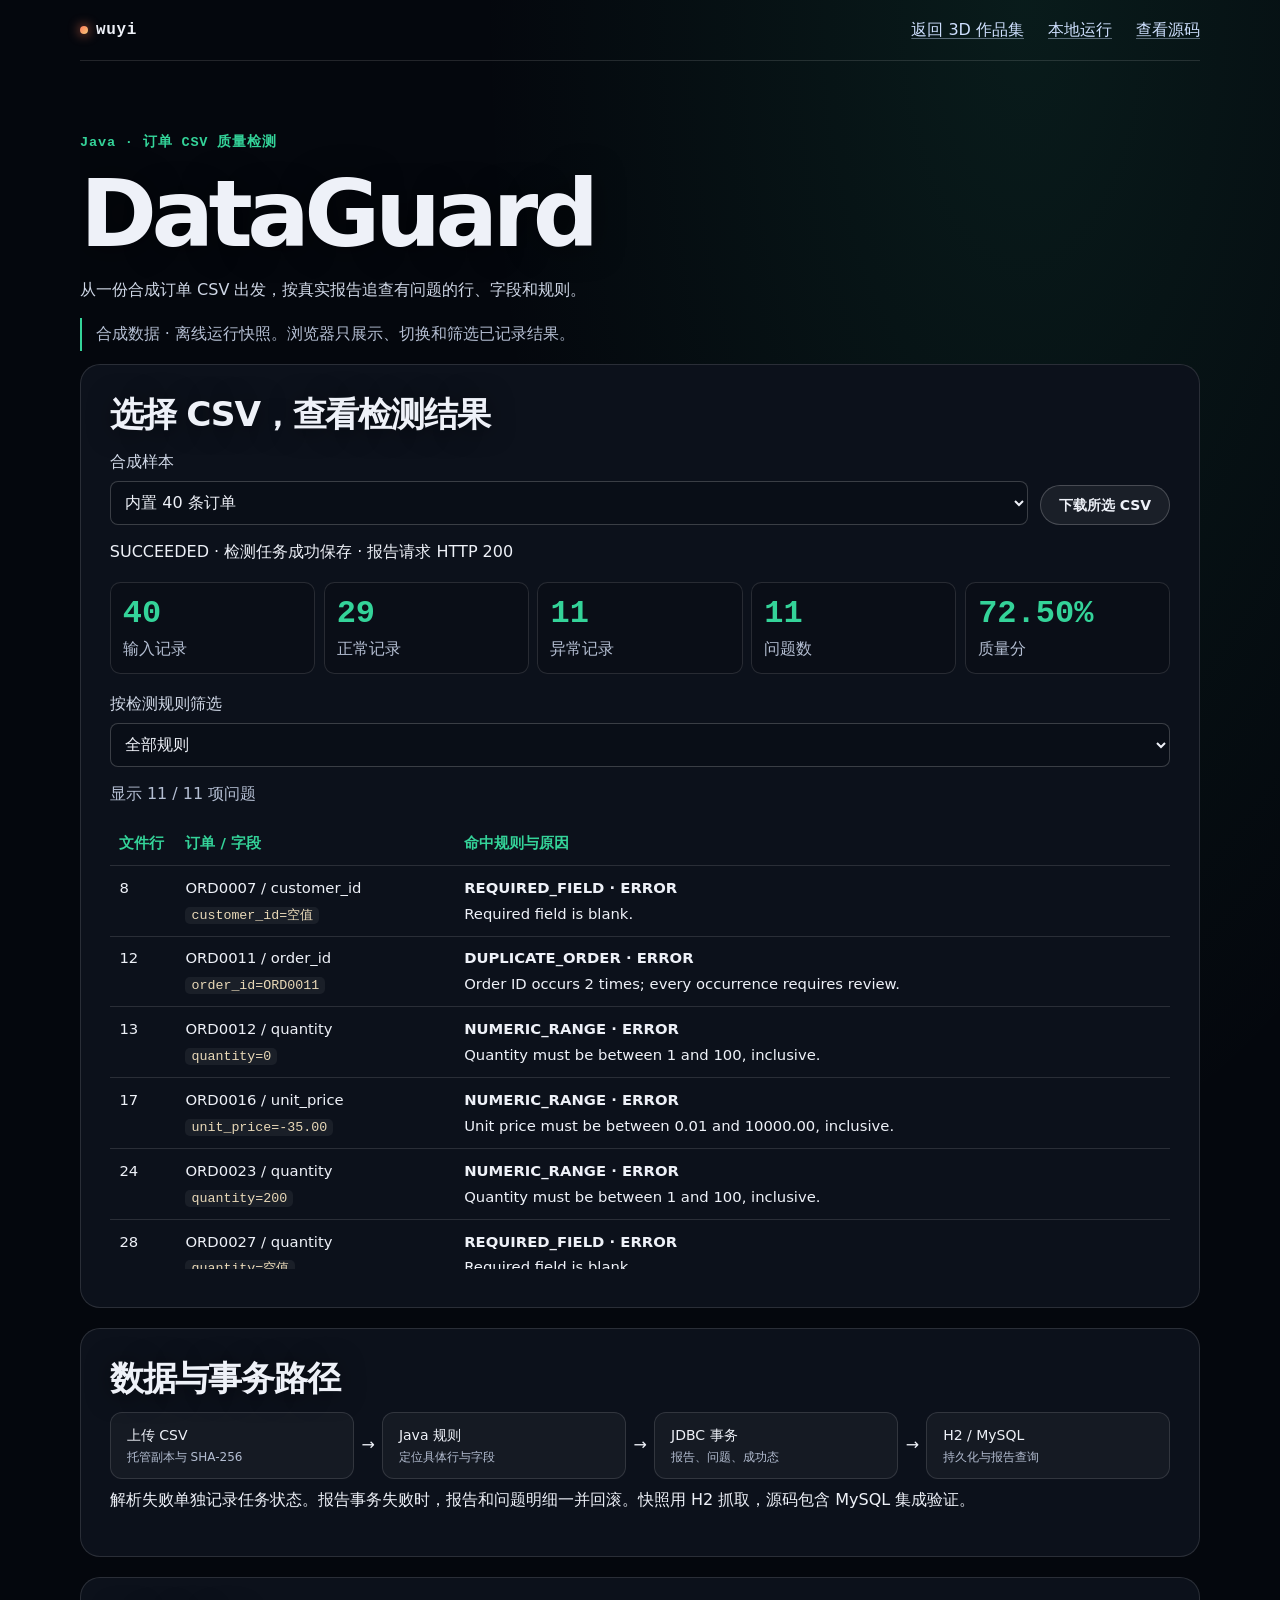
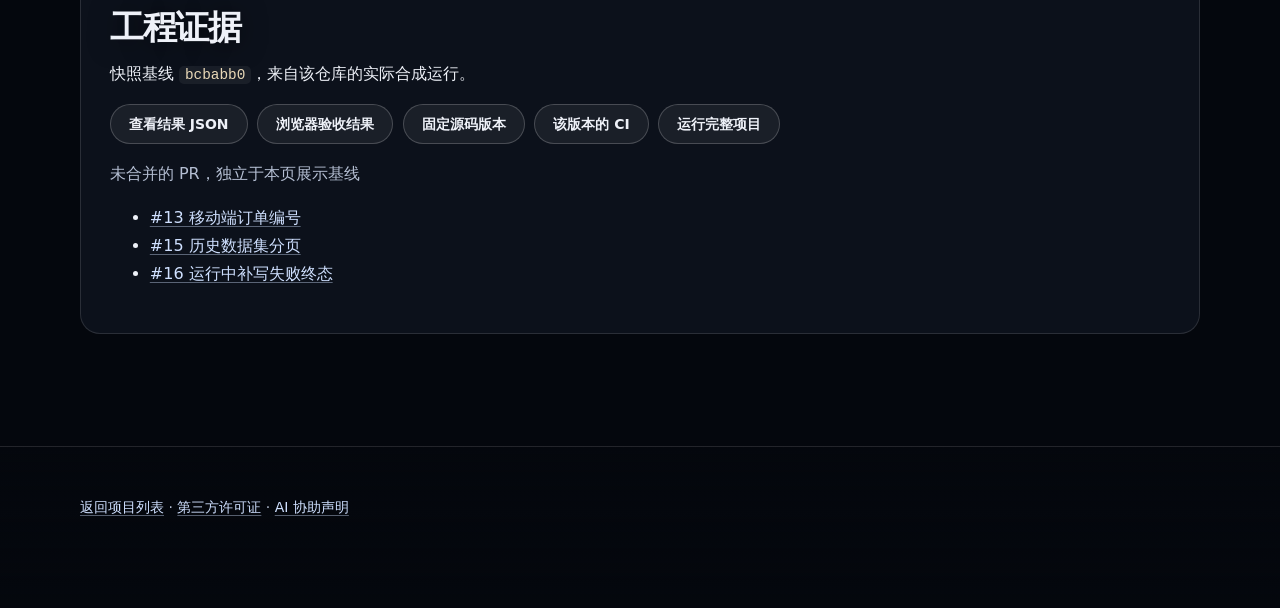
==== docs/demos/dataguard/index.html @ 5c6cb95d "Integrate verified engineering demos into the 3D portfolio" ====
<!doctype html>
<html lang="zh-CN">
<head>
<meta charset="utf-8">
<meta name="viewport" content="width=device-width, initial-scale=1">
<meta http-equiv="Content-Security-Policy" content="default-src 'none'; script-src 'self'; style-src 'self'; connect-src 'self'; base-uri 'none'; form-action 'none'">
<meta name="theme-color" content="#04070d">
<title>DataGuard · wuyi</title>
<meta name="description" content="从一份合成订单 CSV 出发，按真实报告追查有问题的行、字段和规则。">
<link rel="stylesheet" href="../../assets/style.css">
<link rel="stylesheet" href="../../assets/project-demo.css">
<script type="module" src="../../assets/project-demo.js"></script>
</head>
<body class="demo-page" data-project="dataguard">
<a class="skip" href="#experiment">跳到交互演示</a>
<header class="wrap demo-bar">
  <a class="brand" href="../../index.html">wuyi</a>
  <a href="../../index.html#projects">返回 3D 作品集</a>
  <a href="../../index.html#run-dataguard">本地运行</a>
  <a href="https://github.com/wuyi060531-del/dataguard/tree/bcbabb0e9b4fca7cd26d3234e640d3f7a4a08cb3">查看源码</a>
</header>
<main class="wrap">
  <header class="demo-intro">
    <p class="demo-kind">Java · 订单 CSV 质量检测</p>
    <h1>DataGuard</h1>
    <p class="demo-description">从一份合成订单 CSV 出发，按真实报告追查有问题的行、字段和规则。</p>
    <p class="demo-flag">合成数据 · 离线运行快照。浏览器只展示、切换和筛选已记录结果。</p>
  </header>
  <p id="demo-load" role="status" hidden></p>
  <noscript><p>内置合成样本有 40 条，29 条正常、11 条异常，质量分 72.50%。 可直接打开 <a href="snapshot.json">原始结果快照</a>。</p></noscript>
  <section class="demo-panel" id="experiment" aria-labelledby="experiment-title">
    <h2 id="experiment-title">选择 CSV，查看检测结果</h2>
    <div class="demo-form" id="data-controls" hidden>
      <label for="sample">合成样本<select id="sample"><option value="orders">内置 40 条订单</option><option value="warning">一条金额警告</option><option value="empty">空文件 · 失败案例</option></select></label>
      <a class="btn sm" id="input-file" href="orders.csv" download>下载所选 CSV</a>
    </div>
    <p id="result-status" aria-live="polite"></p>
    <div id="data-report" hidden>
      <div class="demo-metrics" id="metrics"></div>
      <div class="demo-form"><label for="rule">按检测规则筛选<select id="rule"></select></label></div>
      <p class="demo-muted" id="issue-count" aria-live="polite"></p>
      <div class="demo-table" role="region" aria-label="检测明细" tabindex="0">
        <table><thead><tr><th scope="col">文件行</th><th scope="col">订单 / 字段</th><th scope="col">命中规则与原因</th></tr></thead><tbody id="issues"></tbody></table>
      </div>
    </div>
  </section>
  <section class="demo-panel demo-flow" aria-labelledby="flow-title">
    <h2 id="flow-title">数据与事务路径</h2>
    <ol class="flow"><li>上传 CSV<small>托管副本与 SHA-256</small></li><li>Java 规则<small>定位具体行与字段</small></li><li>JDBC 事务<small>报告、问题、成功态</small></li><li>H2 / MySQL<small>持久化与报告查询</small></li></ol>
    <p>解析失败单独记录任务状态。报告事务失败时，报告和问题明细一并回滚。快照用 H2 抓取，源码包含 MySQL 集成验证。</p>
  </section>
  <section class="demo-panel" aria-labelledby="evidence-title">
    <h2 id="evidence-title">工程证据</h2>
    <p>快照基线 <code>bcbabb0</code>，来自该仓库的实际合成运行。</p>
    <div class="demo-actions">
      <a class="btn sm" href="snapshot.json">查看结果 JSON</a>
      <a class="btn sm" href="../../evidence/portfolio-integration.json">浏览器验收结果</a>
      <a class="btn sm" href="https://github.com/wuyi060531-del/dataguard/commit/bcbabb0e9b4fca7cd26d3234e640d3f7a4a08cb3">固定源码版本</a>
      <a class="btn sm" href="https://github.com/wuyi060531-del/dataguard/actions/runs/42838667209">该版本的 CI</a>
      <a class="btn sm" href="../../index.html#run-dataguard">运行完整项目</a>
    </div>
    <p class="demo-muted">未合并的 PR，独立于本页展示基线</p>
    <ul><li><a href="https://github.com/wuyi060531-del/dataguard/pull/13">#13 移动端订单编号</a></li><li><a href="https://github.com/wuyi060531-del/dataguard/pull/15">#15 历史数据集分页</a></li><li><a href="https://github.com/wuyi060531-del/dataguard/pull/16">#16 运行中补写失败终态</a></li></ul>
  </section>
</main>
<footer><div class="wrap"><a href="../../index.html#projects">返回项目列表</a> · <a href="../../THIRD_PARTY_NOTICES.md">第三方许可证</a> · <a href="../../index.html#about">AI 协助声明</a></div></footer>
</body>
</html>
---- docs/assets/style.css ----
/* Design system V2.
   Two scene palettes share one grammar: dark panels, hairline borders, one scene accent (ember on the
   night temple, firefly green in the forest), and per-project identity colours for cards.
   No web fonts: a system stack keeps the page fast and avoids third-party requests. */

@property --accent   { syntax: "<color>"; inherits: true; initial-value: #ff7a59; }
@property --accent-2 { syntax: "<color>"; inherits: true; initial-value: #f5c97a; }
@property --tint     { syntax: "<color>"; inherits: true; initial-value: #0b0a12; }

:root {
  color-scheme: dark;
  --bg: #04070d;
  --text: #eef1f8;
  --text-2: #cfd7e6;
  --muted: #b4bed2;
  --line: rgba(255, 255, 255, .12);
  --line-2: rgba(255, 255, 255, .2);
  --signalhub: #a78bfa;
  --dataguard: #34d399;
  --ecommerce: #fbbf24;
  --accent: #ff7a59;
  --accent-2: #f5c97a;
  --tint: #0b0a12;
  --radius: 20px;
  --ease: cubic-bezier(.2, .75, .2, 1);
  --mono: ui-monospace, "SF Mono", Menlo, Consolas, "Liberation Mono", monospace;
  --sans: ui-sans-serif, system-ui, -apple-system, "Segoe UI", "PingFang SC", "Hiragino Sans GB", "Microsoft YaHei", "Noto Sans CJK SC", sans-serif;
  --px: 0; --py: 0;
}
body[data-scene="night"]  { --accent: #ff7a59; --accent-2: #f5c97a; --tint: #0b0a12; }
body[data-scene="forest"] { --accent: #a8e06a; --accent-2: #dcf585; --tint: #09120b; }

* { box-sizing: border-box; }
html { scroll-behavior: smooth; scroll-padding-top: 84px; -webkit-text-size-adjust: 100%; }
body { margin: 0; background: #04070d; color: var(--text); font: 16px/1.75 var(--sans); overflow-x: hidden; transition: --accent .9s ease, --accent-2 .9s ease, --tint .9s ease; }
img { max-width: 100%; height: auto; display: block; }
a { color: #cfe0ff; text-underline-offset: 3px; text-decoration-color: rgba(207, 224, 255, .4); }
a:hover { color: #fff; text-decoration-color: var(--accent-2); }
code, pre { font-family: var(--mono); }
:focus-visible { outline: 2px solid var(--accent-2); outline-offset: 3px; border-radius: 6px; }
.wrap { width: min(1120px, 100% - 32px); margin-inline: auto; }
.skip { position: absolute; left: 16px; top: -60px; background: #fff; color: #000; padding: 8px 14px; border-radius: 8px; z-index: 60; }
.skip:focus { top: 12px; }

/* ---------- stage: fixed 3D background shared by the whole page ---------- */
.stage { position: fixed; inset: 0; z-index: -1; background: #04070d; overflow: hidden; }
.stage-poster, .scene { position: absolute; inset: 0; width: 100%; height: 100%; }
.stage-poster { object-fit: cover; transition: opacity 1s ease; }
.poster-forest { background: #5a6b4d url("forest-poster.webp") center / cover no-repeat; opacity: 0; }
body[data-scene="forest"] .poster-forest { opacity: 1; }
body[data-scene="forest"] .poster-night { opacity: 0; }
.scene { opacity: 0; transition: opacity 1s ease; }
.scene.is-on { opacity: 1; }
/* foreground particle layer drifts a little against the pointer: cheap depth (one composited transform) */
.fx { position: absolute; inset: -24px; width: calc(100% + 48px); height: calc(100% + 48px); pointer-events: none; transform: translate3d(calc(var(--px) * 14px), calc(var(--py) * 9px), 0); transition: transform .35s var(--ease), opacity .6s ease; }
body:not([data-playing]) .fx { opacity: 0; }
.veil { position: absolute; inset: 0; pointer-events: none; transition: background .8s ease;
  background: radial-gradient(120% 90% at 50% 40%, rgba(4,7,13,0) 38%, rgba(4,7,13,.5) 100%), linear-gradient(180deg, rgba(4,7,13,.3), rgba(4,7,13,0) 28%, rgba(4,7,13,.3)); }
body[data-scene="forest"] .veil { background: radial-gradient(120% 90% at 50% 40%, rgba(8,14,8,0) 42%, rgba(8,14,8,.46) 100%), linear-gradient(180deg, rgba(8,14,8,.22), rgba(8,14,8,0) 28%, rgba(8,14,8,.28)); }

.progress { position: fixed; top: 0; left: 0; right: 0; height: 2px; z-index: 50; transform-origin: 0 50%; transform: scaleX(var(--p, 0)); background: linear-gradient(90deg, var(--accent), var(--accent-2)); pointer-events: none; }
.sparks { position: fixed; inset: 0; width: 100%; height: 100%; z-index: 45; pointer-events: none; }

/* ---------- floating navigation ---------- */
.site-header { position: fixed; top: 14px; left: 0; right: 0; z-index: 40; pointer-events: none; }
.bar { pointer-events: auto; width: min(760px, 100% - 24px); margin-inline: auto; display: flex; align-items: center; justify-content: space-between; gap: 8px; padding: 6px 8px 6px 20px; border-radius: 999px; background: rgba(8, 10, 18, .62); border: 1px solid var(--line); backdrop-filter: blur(12px) saturate(1.2); -webkit-backdrop-filter: blur(12px) saturate(1.2); box-shadow: 0 10px 40px rgba(0, 0, 0, .35); }
.brand { font: 700 16px var(--mono); color: var(--text); text-decoration: none; letter-spacing: .04em; display: inline-flex; align-items: center; gap: 8px; }
.brand::before { content: ""; width: 8px; height: 8px; border-radius: 50%; background: linear-gradient(135deg, var(--accent), var(--accent-2)); box-shadow: 0 0 12px var(--accent); }
.bar nav { display: flex; gap: 2px; overflow-x: auto; scrollbar-width: none; min-width: 0; flex: 0 1 auto; }
.bar nav::-webkit-scrollbar { display: none; }
.bar nav a { position: relative; white-space: nowrap; color: var(--muted); text-decoration: none; font-size: 14px; padding: 7px 14px; border-radius: 999px; transition: color .25s, background .25s; }
.bar nav a:hover { color: #fff; background: rgba(255, 255, 255, .07); }
.bar nav a.is-current { color: #fff; background: rgba(255, 255, 255, .11); }
.bar nav a.is-current::after { content: ""; position: absolute; left: 50%; bottom: 2px; width: 14px; height: 2px; margin-left: -7px; border-radius: 2px; background: linear-gradient(90deg, var(--accent), var(--accent-2)); }

/* ---------- buttons ---------- */
.btn { --tx: 0px; --ty: 0px; position: relative; isolation: isolate; overflow: hidden; display: inline-flex; align-items: center; gap: .55em; min-height: 48px; padding: 0 24px; border-radius: 999px; border: 1px solid var(--line-2); color: var(--text); text-decoration: none; font: 600 15px/1 var(--sans); background: rgba(255, 255, 255, .06); cursor: pointer; transform: translate3d(var(--tx), var(--ty), 0); transition: transform .25s var(--ease), background .3s, border-color .3s, box-shadow .3s, color .3s; }
.btn::before { content: ""; position: absolute; inset: 0; z-index: -1; opacity: 0; transition: opacity .3s; background: radial-gradient(140px circle at var(--mx, 50%) var(--my, 50%), rgba(255, 255, 255, .22), transparent 70%); background: radial-gradient(140px circle at var(--mx, 50%) var(--my, 50%), color-mix(in srgb, var(--accent-2) 45%, transparent), transparent 70%); }
.btn:hover { border-color: color-mix(in srgb, var(--accent-2) 70%, white 0%); color: #fff; box-shadow: 0 8px 30px color-mix(in srgb, var(--accent) 28%, transparent); }
.btn:hover::before { opacity: 1; }
.btn:active { transform: translate3d(var(--tx), var(--ty), 0) scale(.96); transition-duration: .08s; }
.btn .arr { display: inline-block; transition: transform .3s var(--ease); }
.btn:hover .arr { transform: translateX(4px); }
.btn.primary { color: #130b08; border-color: transparent; background: linear-gradient(135deg, var(--accent), var(--accent-2)); box-shadow: 0 6px 28px color-mix(in srgb, var(--accent) 38%, transparent), inset 0 1px 0 rgba(255, 255, 255, .45); }
.btn.primary::before { background: radial-gradient(160px circle at var(--mx, 50%) var(--my, 50%), rgba(255, 255, 255, .55), transparent 70%); }
.btn.primary:hover { color: #130b08; box-shadow: 0 10px 40px color-mix(in srgb, var(--accent) 55%, transparent), inset 0 1px 0 rgba(255, 255, 255, .6); }
.btn.sm { min-height: 40px; padding: 0 18px; font-size: 14px; }
.btn.text { background: transparent; border-color: transparent; padding: 0 8px; color: var(--text-2); }
.btn.text:hover { box-shadow: none; border-color: transparent; }
.btn.text::before { display: none; }

/* ---------- hero ---------- */
.hero { position: relative; min-height: 100vh; min-height: 100svh; display: flex; flex-direction: column; justify-content: flex-end; padding: 120px 0 76px !important; }
.hero-inner { position: relative; max-width: 640px; padding-bottom: 36px; transform: translate3d(calc(var(--px) * -6px), calc(var(--py) * -4px), 0); transition: transform .35s var(--ease); }
/* a soft local scrim instead of a boxed panel: keeps the 3D scene visible around the text */
.hero-inner::before { content: ""; position: absolute; inset: -80px -130px -40px -170px; z-index: -1; pointer-events: none; background: radial-gradient(70% 78% at 36% 56%, rgba(4, 7, 13, .9) 0%, rgba(4, 7, 13, .74) 46%, rgba(4, 7, 13, 0) 82%); }
.kicker { display: flex; align-items: center; gap: 12px; font: 600 12.5px var(--mono); letter-spacing: .22em; text-transform: uppercase; color: var(--accent-2); margin: 0 0 20px; }
.kicker::before { content: ""; width: 34px; height: 1px; background: linear-gradient(90deg, transparent, var(--accent-2)); }
h1 { margin: 0 0 14px; font-size: clamp(32px, 6.4vw, 66px); line-height: 1.12; letter-spacing: -.02em; font-weight: 750; text-shadow: 0 2px 30px rgba(0, 0, 0, .55); }
h1 .ph { display: block; }
h1 .ph:last-child { background: linear-gradient(95deg, #fff 10%, var(--accent-2) 90%); -webkit-background-clip: text; background-clip: text; -webkit-text-fill-color: transparent; color: #fff; text-shadow: none; filter: drop-shadow(0 2px 18px rgba(0, 0, 0, .5)); }
.sub-en { margin: 0 0 22px; font: 500 clamp(14px, 1.6vw, 16px) var(--mono); letter-spacing: .02em; color: #e3e9f5; text-shadow: 0 1px 14px rgba(0, 0, 0, .6); }
.lead { margin: 0 0 8px; max-width: 34em; font-size: clamp(15px, 1.5vw, 17px); line-height: 1.8; color: #e7ecf6; text-shadow: 0 1px 16px rgba(0, 0, 0, .65); }
.lead-en { margin: 0 0 28px; max-width: 46em; font-size: 14px; line-height: 1.7; color: #d3dbea; text-shadow: 0 1px 14px rgba(0, 0, 0, .65); }
.cta { display: flex; flex-wrap: wrap; gap: 12px; align-items: center; }
.hero-index { list-style: none; margin: 8px 0 0; padding: 0; display: grid; grid-template-columns: repeat(3, 1fr); gap: 0; border-top: 1px solid var(--line); }
.hero-index a { --p: var(--signalhub); display: grid; gap: 2px; padding: 18px 20px 22px 0; text-decoration: none; color: var(--text); position: relative; transition: color .25s; }
.hero-index li:nth-child(2) a { --p: var(--dataguard); padding-left: 20px; border-left: 1px solid var(--line); }
.hero-index li:nth-child(3) a { --p: var(--ecommerce); padding-left: 20px; border-left: 1px solid var(--line); }
.hero-index a::before { content: ""; position: absolute; top: -1px; left: 0; width: 0; height: 2px; background: var(--p); transition: width .45s var(--ease); }
.hero-index li:nth-child(n+2) a::before { left: 0; }
.hero-index a:hover::before, .hero-index a:focus-visible::before { width: 100%; }
.hero-index .n { font: 600 12px var(--mono); color: var(--p); letter-spacing: .12em; }
.hero-index b { font-size: 16px; font-weight: 650; }
.hero-index small { font-size: 13px; color: var(--muted); line-height: 1.5; text-shadow: 0 1px 12px rgba(0, 0, 0, .7); }
.hero-index a:hover b { color: var(--p); }
.rise { animation: rise .9s var(--ease) both; }
.hero-inner > :nth-child(2) { animation-delay: .08s; }
.hero-inner > :nth-child(3) { animation-delay: .16s; }
.hero-inner > :nth-child(4) { animation-delay: .24s; }
.hero-inner > :nth-child(5) { animation-delay: .32s; }
.hero-inner > :nth-child(6) { animation-delay: .4s; }
@keyframes rise { from { opacity: 0; transform: translate3d(0, 22px, 0); } to { opacity: 1; transform: none; } }

/* ---------- sections ---------- */
h1, h2, h3 { text-wrap: balance; }
.arch-block h3 { word-break: keep-all; line-break: strict; }
p, li, figcaption { text-wrap: pretty; }
main { overflow-x: clip; }
section { padding: 104px 0 24px; }
.section-head { position: relative; max-width: 640px; margin-bottom: 44px; }
.section-head::before { content: ""; position: absolute; inset: -14px -30px -10px -30px; z-index: -1; pointer-events: none; border-radius: 28px; background: rgba(4, 7, 13, .72); box-shadow: 0 0 40px 30px rgba(4, 7, 13, .72); }
body[data-scene="forest"] .section-head::before { background: rgba(6, 12, 7, .86); box-shadow: 0 0 40px 30px rgba(6, 12, 7, .86); }
.eyebrow { display: flex; align-items: center; gap: 12px; margin: 0 0 18px; font: 600 12.5px var(--mono); letter-spacing: .2em; text-transform: uppercase; color: var(--accent-2); }
.eyebrow::after { content: ""; flex: 0 0 56px; height: 1px; background: linear-gradient(90deg, var(--accent-2), transparent); }
h2 { margin: 0 0 12px; font-size: clamp(26px, 4vw, 42px); line-height: 1.2; letter-spacing: -.015em; font-weight: 720; text-shadow: 0 2px 24px rgba(0, 0, 0, .5); }
h2 [lang="en"] { display: block; margin-top: 4px; font: 500 .45em var(--mono); letter-spacing: .04em; color: #d6deed; text-shadow: 0 1px 14px rgba(0, 0, 0, .7); }
.section-head p { margin: 0; color: var(--text-2); max-width: 56ch; text-shadow: 0 1px 16px rgba(0, 0, 0, .65); }
h3 { margin: 0 0 8px; font-size: clamp(22px, 2.6vw, 28px); line-height: 1.25; font-weight: 700; letter-spacing: -.01em; }

/* shared panel: opaque enough to read on any frame, no blur (blur over a moving scene is costly) */
:root { --panel: rgba(10, 11, 20, .86); }
@supports (color: color-mix(in srgb, red, blue)) { :root { --panel: color-mix(in srgb, var(--tint) 84%, transparent); } }
.project, .stat, .arch-block, details, .stack > div, .ai { background: var(--panel); border: 1px solid var(--line); border-radius: var(--radius); }

/* glow + edge light that follows the pointer (set by ui.js through --gx/--gy) */
.glow { position: relative; }
.glow::before { content: ""; position: absolute; inset: 0; border-radius: inherit; padding: 1px; pointer-events: none; opacity: 0; transition: opacity .35s; background: radial-gradient(420px circle at var(--gx, 50%) var(--gy, 0%), var(--edge, var(--accent-2)), transparent 55%); -webkit-mask: linear-gradient(#000 0 0) content-box, linear-gradient(#000 0 0); -webkit-mask-composite: xor; mask: linear-gradient(#000 0 0) content-box exclude, linear-gradient(#000 0 0); }
.glow:hover::before { opacity: 1; }

/* project cards */
.project { --p: var(--signalhub); --edge: var(--p); --rx: 0deg; --ry: 0deg; display: grid; gap: 32px; grid-template-columns: 1fr; padding: 28px; margin-bottom: 32px; overflow: hidden; transform: perspective(1200px) rotateX(var(--rx)) rotateY(var(--ry)); transition: transform .2s ease-out, border-color .3s; }
.project::after { content: ""; position: absolute; left: 0; top: 0; right: 0; height: 3px; background: linear-gradient(90deg, var(--p), transparent 70%); }
.project:hover { border-color: color-mix(in srgb, var(--p) 40%, var(--line)); }
.project.dataguard { --p: var(--dataguard); }
.project.ecommerce { --p: var(--ecommerce); }
.num { position: absolute; top: 18px; right: 22px; font: 700 54px/1 var(--mono); color: transparent; -webkit-text-stroke: 1px color-mix(in srgb, var(--p) 55%, transparent); opacity: .7; pointer-events: none; }
.tag { display: inline-block; font: 600 12px var(--mono); color: var(--p); border: 1px solid color-mix(in srgb, var(--p) 55%, transparent); border-radius: 999px; padding: 3px 12px; margin-bottom: 14px; letter-spacing: .03em; }
.project .one { margin: 0 0 14px; color: #e0e6f2; font-size: 17px; line-height: 1.75; }
.project ul { margin: 0 0 16px; padding-left: 1.2em; }
.project li { margin-bottom: 8px; color: #cdd6e8; }
.project li::marker { color: var(--p); }
.chips { display: flex; flex-wrap: wrap; gap: 8px; list-style: none; padding: 0 !important; margin: 0 0 16px !important; }
.chips li { margin: 0; font: 12.5px var(--mono); color: #dbe3f2; background: rgba(255, 255, 255, .05); border: 1px solid var(--line); border-radius: 8px; padding: 3px 10px; transition: border-color .25s, color .25s; }
.chips li:hover { border-color: color-mix(in srgb, var(--p) 60%, var(--line)); color: #fff; }
.limit { font-size: 14px; color: var(--muted); border-left: 2px solid var(--p); padding: 4px 0 4px 14px; margin: 0 0 20px; }
.links { display: flex; flex-wrap: wrap; gap: 10px; }
.links .btn { --accent-2: var(--p); }
figure { margin: 0; }
.shot { border: 1px solid var(--line); border-radius: 12px; overflow: hidden; background: #0a0f1f; box-shadow: 0 24px 60px rgba(0, 0, 0, .45); }
.shot img { width: 100%; }
.shot.crop img { aspect-ratio: 16 / 10; object-fit: cover; object-position: top; }
figcaption { font-size: 13px; color: var(--muted); margin-top: 12px; line-height: 1.6; }
.phone { display: none; }

/* evidence */
.stats { display: grid; gap: 16px; grid-template-columns: 1fr; margin: 0; padding: 0; list-style: none; }
.stat { --edge: var(--accent); padding: 24px; transition: border-color .3s, transform .3s var(--ease); }
.stat:hover { transform: translateY(-3px); }
.stat b { display: block; white-space: nowrap; font: 700 28px var(--mono); line-height: 1.2; margin-bottom: 10px; color: #fff; background: linear-gradient(90deg, #fff 30%, var(--accent-2)); -webkit-background-clip: text; background-clip: text; -webkit-text-fill-color: transparent; }
.stat span { display: block; color: var(--text-2); font-size: 14.5px; line-height: 1.65; }
.stat a { display: inline-block; margin-top: 10px; font: 600 12.5px var(--mono); letter-spacing: .04em; }
.note { color: var(--muted); font-size: 14px; margin-top: 20px; max-width: 64ch; }

/* architecture */
.arch { display: grid; gap: 22px; }
.arch-block { --p: var(--signalhub); --edge: var(--p); padding: 22px; overflow: hidden; }
.arch-block::after { content: ""; position: absolute; left: 0; top: 0; bottom: 0; width: 3px; background: linear-gradient(180deg, var(--p), transparent); }
.arch-block.dataguard { --p: var(--dataguard); }
.arch-block.ecommerce { --p: var(--ecommerce); }
.arch h3 { font-size: 17px; margin-bottom: 16px; }
.flow { list-style: none; display: flex; flex-direction: column; gap: 22px; padding: 0; margin: 0; counter-reset: step; }
.flow li { position: relative; background: rgba(255, 255, 255, .04); border: 1px solid var(--line); border-radius: 12px; padding: 12px 16px; font-size: 14px; line-height: 1.5; transition: border-color .25s, background .25s; }
.flow li:hover { border-color: color-mix(in srgb, var(--p) 55%, var(--line)); background: rgba(255, 255, 255, .07); }
.flow li small { display: block; color: var(--muted); font-size: 12px; margin-top: 2px; }
.flow li:not(:last-child)::after { content: "↓"; position: absolute; left: 50%; bottom: -21px; transform: translateX(-50%); color: var(--p); font-size: 16px; line-height: 1; }

/* run steps + code */
details { margin-bottom: 14px; overflow: hidden; transition: border-color .3s; }
details[open] { border-color: var(--line-2); }
summary { cursor: pointer; padding: 16px 20px; font-weight: 650; list-style: none; display: flex; align-items: center; gap: 12px; min-height: 52px; }
summary::-webkit-details-marker { display: none; }
summary::before { content: ""; flex: 0 0 8px; height: 8px; border-right: 2px solid var(--accent-2); border-bottom: 2px solid var(--accent-2); transform: rotate(-45deg); transition: transform .3s var(--ease); }
details[open] summary::before { transform: rotate(45deg); }
details[open] summary { border-bottom: 1px solid var(--line); }
.run { padding: 8px 20px 20px; }
.run p { color: var(--muted); font-size: 14px; margin: 14px 0 8px; }
pre { position: relative; margin: 0; background: #060913; border: 1px solid var(--line); border-left: 2px solid var(--accent); border-radius: 12px; padding: 46px 18px 18px 20px; overflow-x: auto; font-size: 13px; line-height: 1.7; color: #dbe4f5; }
:not(pre) > code { font-size: .9em; color: #e9d9b8; background: rgba(255, 255, 255, .06); border-radius: 5px; padding: 1px 6px; }
.codebox { position: relative; margin: 12px 0; }
.copy { position: absolute; z-index: 1; top: 10px; right: 10px; min-height: 32px; padding: 0 12px; font: 600 12px var(--sans); border-radius: 999px; border: 1px solid var(--line-2); background: rgba(255, 255, 255, .06); color: var(--text); cursor: pointer; transition: background .25s, border-color .25s, color .25s, transform .15s; }
.copy:hover { border-color: var(--accent-2); background: rgba(255, 255, 255, .1); }
.copy:active { transform: scale(.95); }
.copy.done { color: #0b140b; background: var(--accent-2); border-color: transparent; }

/* stack + about + footer */
.stack { display: grid; gap: 14px; grid-template-columns: 1fr; }
.stack > div { --edge: var(--accent); padding: 20px 22px; transition: transform .3s var(--ease); }
.stack > div:hover { transform: translateY(-3px); }
.stack h3 { font-size: 14px; color: var(--accent-2); margin-bottom: 8px; font-family: var(--mono); font-weight: 650; letter-spacing: .04em; }
.stack p { margin: 0; color: var(--text-2); font-size: 15px; }
.ai { padding: 26px 28px; max-width: 78ch; border-left: 3px solid var(--accent); }
.ai h2 { font-size: 22px !important; }
.ai p { margin: 0 0 10px; color: var(--text-2); }
.ai p:last-child { margin: 0; color: var(--muted); font-size: 14px; }
footer { margin-top: 48px; border-top: 1px solid var(--line); padding: 36px 0 56px; color: var(--muted); font-size: 14px; background: linear-gradient(180deg, transparent, rgba(4, 7, 13, .8)); }
footer p { margin: 0 0 8px; max-width: 80ch; }

/* ---------- scene controls (fixed, bottom right) ---------- */
.stage-controls { position: fixed; right: 16px; bottom: 16px; z-index: 40; display: flex; flex-wrap: wrap; justify-content: flex-end; gap: 4px; padding: 5px; max-width: calc(100vw - 32px); background: rgba(8, 10, 18, .72); border: 1px solid var(--line); border-radius: 999px; backdrop-filter: blur(12px); -webkit-backdrop-filter: blur(12px); }
.chip { --tx: 0px; --ty: 0px; min-height: 36px; padding: 0 14px; border-radius: 999px; border: 1px solid transparent; background: transparent; color: var(--text-2); font: 600 13px var(--sans); cursor: pointer; transform: translate3d(var(--tx), var(--ty), 0); transition: transform .25s var(--ease), color .25s, background .25s, border-color .25s; }
.chip:hover { color: #fff; background: rgba(255, 255, 255, .08); }
.chip:active { transform: translate3d(var(--tx), var(--ty), 0) scale(.95); }
.chip[aria-pressed="true"] { background: linear-gradient(135deg, var(--accent), var(--accent-2)); color: #130b08; }
#stage-toggle { border-color: var(--line-2); }

/* ---------- reveal on scroll (only when JS is running) ---------- */
.js .reveal { opacity: 0; transform: translate3d(0, 24px, 0); }
.js .reveal.in { opacity: 1; transform: none; transition: opacity .8s var(--ease), transform .8s var(--ease); }
.js .project.reveal.in { transform: perspective(1200px) rotateX(var(--rx, 0deg)) rotateY(var(--ry, 0deg)); transition: opacity .8s var(--ease), transform .2s ease-out; }
.js .stats .reveal:nth-child(2), .js .stack .reveal:nth-child(2) { transition-delay: .07s; }
.js .stats .reveal:nth-child(3), .js .stack .reveal:nth-child(3) { transition-delay: .14s; }
.js .stats .reveal:nth-child(4), .js .stack .reveal:nth-child(4) { transition-delay: .21s; }

/* ---------- breakpoints ---------- */
@media (max-width: 560px) {
  .brand { display: none; }
  .bar { padding: 4px 6px; }
  .bar nav { width: 100%; justify-content: space-between; }
  .bar nav a { padding: 7px 9px; font-size: 13px; }
  .hero { padding-top: 96px !important; padding-bottom: 72px !important; }
  .hero-inner { padding-bottom: 20px; }
  .hero-inner::before { inset: -60px -16px -24px -16px; background: radial-gradient(95% 90% at 40% 50%, rgba(4, 7, 13, .94) 0%, rgba(4, 7, 13, .86) 58%, rgba(4, 7, 13, 0) 100%); }
  .kicker { text-shadow: 0 1px 10px rgba(0, 0, 0, .85); }
  .section-head::before { inset: -12px -14px -8px -14px; box-shadow: 0 0 24px 14px rgba(4, 7, 13, .72); }
  body[data-scene="forest"] .section-head::before { box-shadow: 0 0 24px 14px rgba(6, 12, 7, .86); }
  .hero-index small { display: none; }
  .hero-index a { padding: 14px 10px 16px 0; }
  .hero-index li:nth-child(n+2) a { padding-left: 12px; }
  .hero-index b { font-size: 13px; letter-spacing: -.01em; white-space: nowrap; }
  .kicker { font-size: 11px; letter-spacing: .14em; }
  .btn { min-height: 46px; padding: 0 20px; }
  .num { font-size: 40px; top: 14px; right: 16px; }
  .stage-controls { left: 12px; right: 12px; bottom: 12px; flex-wrap: nowrap; justify-content: space-between; gap: 2px; padding: 4px; max-width: none; }
  .chip { flex: 1 1 0; min-width: 0; min-height: 40px; padding: 0 4px; font-size: 12px; white-space: nowrap; }
  footer { padding-bottom: 96px; }
  section { padding-top: 80px; }
}
@media (min-width: 720px) {
  .stats { grid-template-columns: repeat(2, 1fr); }
  .stack { grid-template-columns: repeat(2, 1fr); }
  .flow { flex-direction: row; flex-wrap: wrap; gap: 26px 28px; }
  .flow li { flex: 1 1 150px; }
  .flow li:not(:last-child)::after { content: "→"; left: auto; right: -22px; bottom: auto; top: 50%; transform: translateY(-50%); }
  .phone { display: block; position: absolute; right: -12px; bottom: -18px; width: 22%; border: 4px solid #1a2440; border-radius: 22px; overflow: hidden; box-shadow: 0 12px 40px rgba(0, 0, 0, .55); }
  .has-phone { position: relative; padding-bottom: 18px; }
}
@media (min-width: 980px) {
  .project { grid-template-columns: 1.05fr 1fr; align-items: center; padding: 38px; }
  .project:nth-of-type(even) .copy-col { order: 2; }
  .stats { grid-template-columns: repeat(4, 1fr); }
  .stat b { font-size: 23px; }
  .stack { grid-template-columns: repeat(4, 1fr); }
}
@media (hover: none) { .glow::before { display: none; } }
@media (prefers-reduced-motion: reduce) {
  html { scroll-behavior: auto; }
  body, .stage-poster, .scene, .veil, .fx, .btn, .chip, .stat, .stack > div, .project, .hero-inner { transition: none !important; }
  .rise { animation: none; }
  .js .reveal { opacity: 1; transform: none; }
  .project, .fx, .hero-inner { transform: none !important; }
  .progress { transition: none; }
}
---- docs/assets/project-demo.css ----
.demo-page {
  --project: var(--dataguard);
  background: radial-gradient(ellipse at 80% 0, color-mix(in srgb, var(--project) 10%, transparent), transparent 34rem), var(--bg);
}
.demo-page[data-project="signalhub"] { --project: var(--signalhub); }
.demo-bar { display: flex; flex-wrap: wrap; align-items: center; gap: .75rem 1.5rem; padding-block: 1rem; border-bottom: 1px solid var(--line); }
.demo-bar .brand { margin-inline-end: auto; }
.demo-page main { padding-block: clamp(2rem, 5vw, 4.5rem); }
.demo-page h1 { font-size: clamp(2.6rem, 8vw, 5.8rem); line-height: 1; margin: .5rem 0 1rem; letter-spacing: -.06em; }
.demo-page h2 { font-size: clamp(1.45rem, 4vw, 2.15rem); margin: 0 0 .7rem; letter-spacing: -.035em; }
.demo-page h3 { margin: .65rem 0 .4rem; font-size: 1.12rem; }
.demo-page p { margin: .45rem 0 .85rem; }
.demo-intro { max-width: 52rem; }
.demo-kind { color: var(--project); font: 600 .85rem/1.6 var(--mono); letter-spacing: .06em; }
.demo-description { color: var(--text-2); max-width: 62ch; }
.demo-flag { border-inline-start: 2px solid var(--project); padding: .15rem .85rem; color: var(--muted); }
.demo-actions { display: flex; flex-wrap: wrap; gap: .6rem; margin: 1rem 0; }
.demo-panel { min-width: 0; padding: clamp(1rem, 3vw, 1.8rem); border: 1px solid var(--line); border-radius: var(--radius); background: #0c111b; }
.demo-panel + .demo-panel, .demo-flow { margin-top: 1.25rem; }
.demo-layout { display: grid; grid-template-columns: minmax(13rem, .8fr) minmax(0, 1.5fr); gap: 1rem; }
.demo-form { display: flex; flex-wrap: wrap; align-items: end; gap: .75rem; margin-block: .8rem; }
.demo-form label { display: grid; gap: .3rem; flex: 1 1 9rem; color: var(--text-2); }
.demo-page :is(select, input, button) { font: inherit; }
.demo-page :is(select, input) { width: 100%; min-width: 0; min-height: 44px; padding: .45rem .65rem; border: 1px solid var(--line-2); border-radius: .5rem; color: var(--text); background: #090e17; }
.demo-page button.btn { cursor: pointer; min-height: 44px; text-align: left; }
.demo-page button[aria-pressed="true"] { border-color: var(--project); color: var(--project); background: #151c29; }
.demo-items { display: grid; gap: .5rem; }
.demo-items .btn { width: 100%; justify-content: start; white-space: normal; overflow-wrap: anywhere; }
.demo-metrics { display: grid; grid-template-columns: repeat(auto-fit, minmax(min(8rem, 100%), 1fr)); gap: .55rem; margin: 1rem 0; }
.demo-metric { padding: .65rem .75rem; border: 1px solid var(--line); border-radius: .65rem; background: #0a0e17; }
.demo-metric b { display: block; color: var(--project); font: 650 clamp(1.15rem, 3.6vw, 2rem)/1.3 var(--mono); overflow-wrap: anywhere; }
.demo-metric span, .demo-muted { color: var(--muted); }
.demo-table { margin: .55rem 0; overflow: auto; max-height: 28rem; }
.demo-table table { width: 100%; border-collapse: collapse; text-align: left; font-size: .925rem; }
.demo-table :is(th, td) { padding: .55rem .6rem; border-bottom: 1px solid var(--line); vertical-align: top; overflow-wrap: anywhere; }
.demo-table th { color: var(--project); position: sticky; top: 0; background: #0c111b; }
.demo-source { white-space: pre-wrap; overflow-wrap: anywhere; margin: .5rem 0; }
.demo-flow .flow { margin-top: .8rem; }
.demo-page footer .wrap { padding-block: .8rem 2rem; }
.demo-page [hidden] { display: none !important; }
@media (max-width: 730px) { .demo-layout { grid-template-columns: minmax(0, 1fr); } }
@media (max-width: 480px) {
  .demo-table :is(th, td) { padding-inline: .25rem; }
  .demo-panel .flow { justify-content: start; }
  .demo-metrics { grid-template-columns: repeat(2, minmax(0, 1fr)); }
}
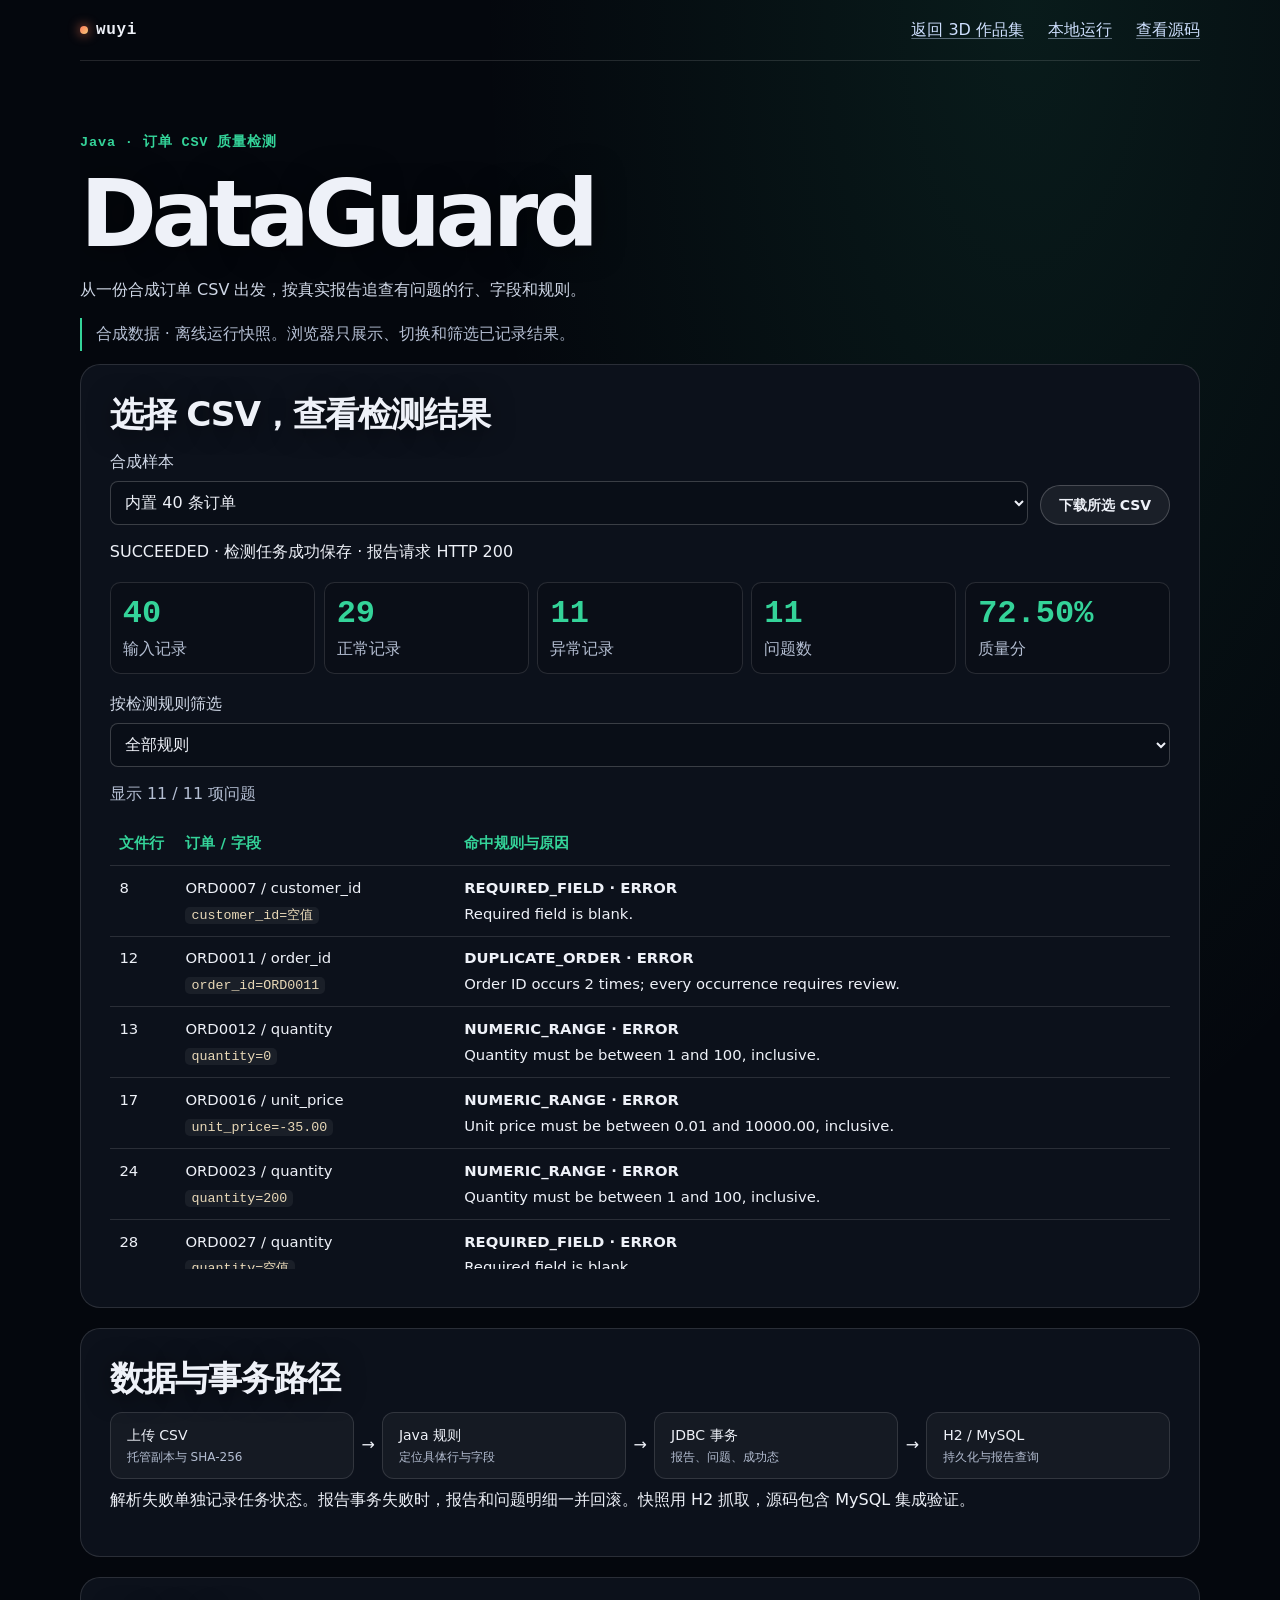
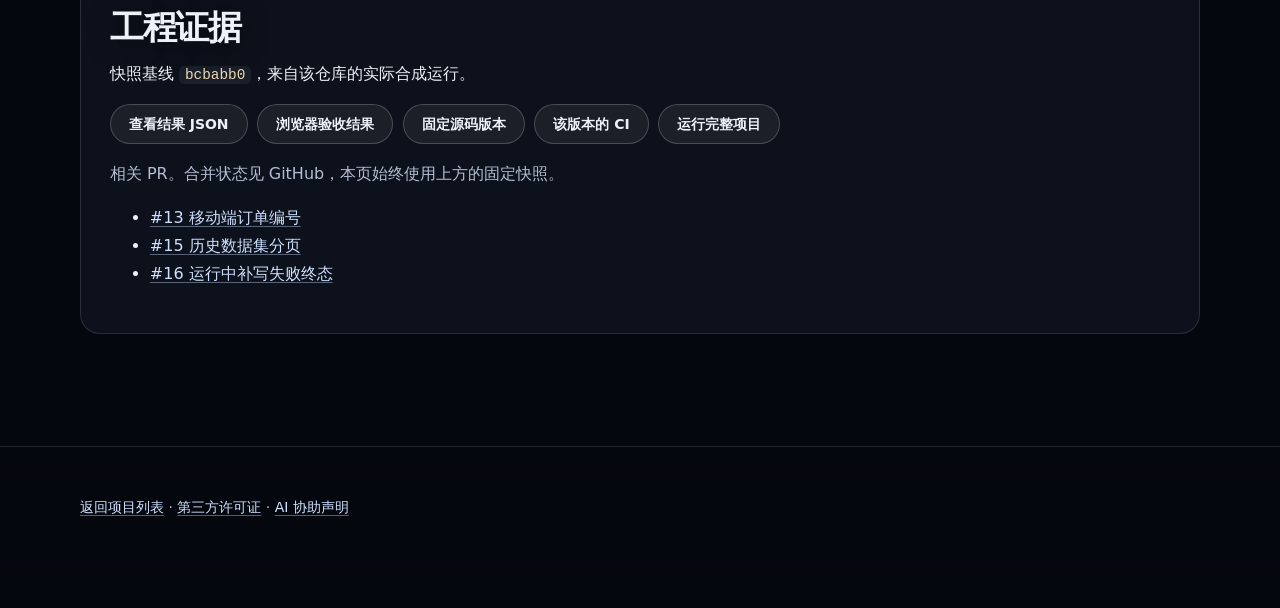
==== commit 038e51e3: "固定作品集发布证据和上游源码链接" ====
--- a/docs/demos/dataguard/index.html
+++ b/docs/demos/dataguard/index.html
@@ -59,7 +59,7 @@
       <a class="btn sm" href="https://github.com/wuyi060531-del/dataguard/actions/runs/42838667209">该版本的 CI</a>
       <a class="btn sm" href="../../index.html#run-dataguard">运行完整项目</a>
     </div>
-    <p class="demo-muted">未合并的 PR，独立于本页展示基线</p>
+    <p class="demo-muted">相关 PR。合并状态见 GitHub，本页始终使用上方的固定快照。</p>
     <ul><li><a href="https://github.com/wuyi060531-del/dataguard/pull/13">#13 移动端订单编号</a></li><li><a href="https://github.com/wuyi060531-del/dataguard/pull/15">#15 历史数据集分页</a></li><li><a href="https://github.com/wuyi060531-del/dataguard/pull/16">#16 运行中补写失败终态</a></li></ul>
   </section>
 </main>
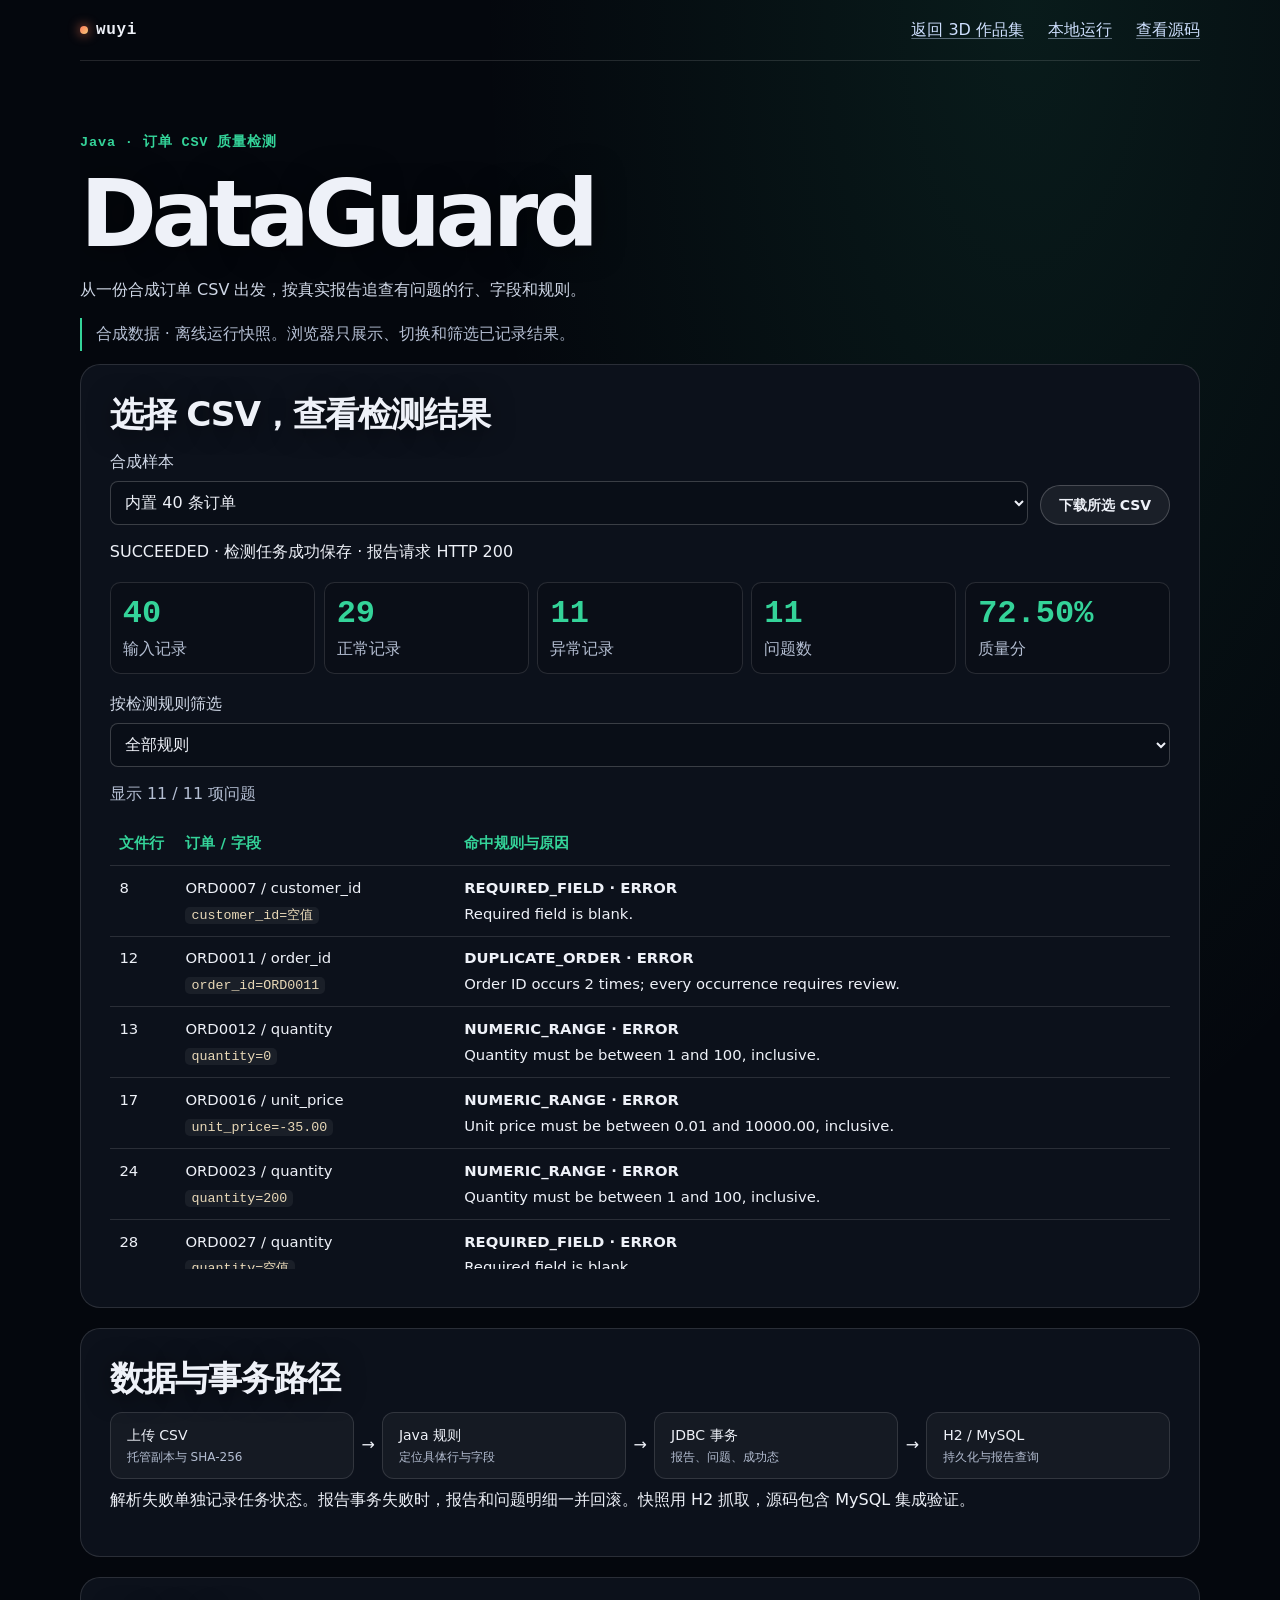
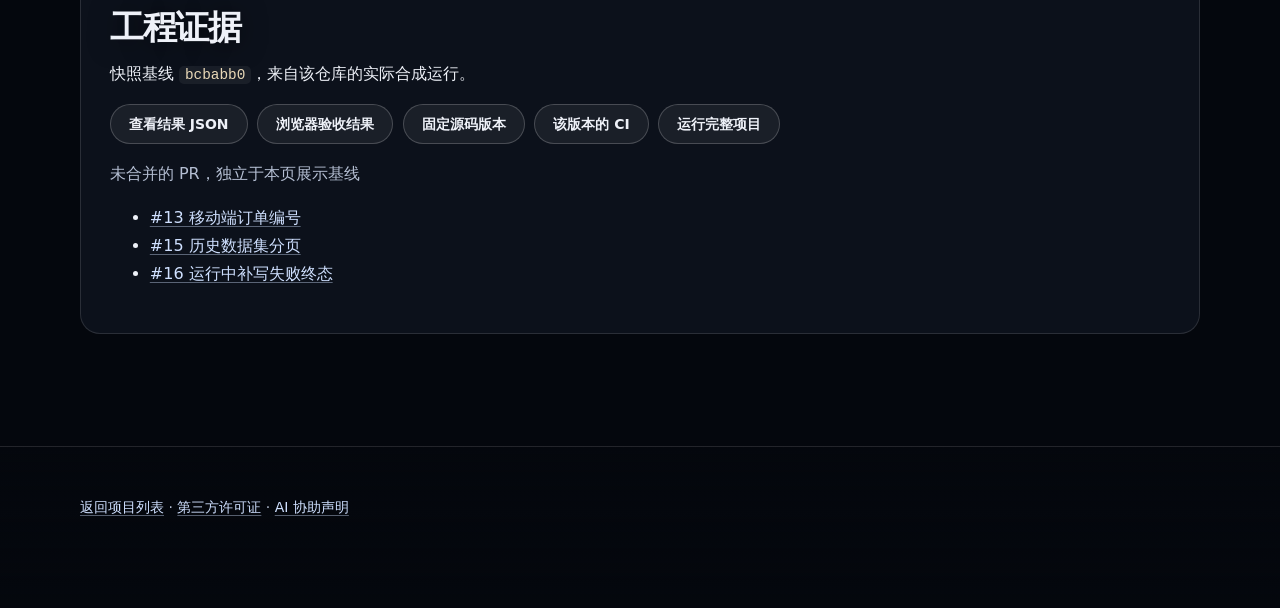
==== commit 913d2dd4: "Merge pull request #4 from wuyi060531-del/codex/portfolio-engineering-demos Integrate verified engin" ====
--- a/docs/demos/dataguard/index.html
+++ b/docs/demos/dataguard/index.html
@@ -59,7 +59,7 @@
       <a class="btn sm" href="https://github.com/wuyi060531-del/dataguard/actions/runs/42838667209">该版本的 CI</a>
       <a class="btn sm" href="../../index.html#run-dataguard">运行完整项目</a>
     </div>
-    <p class="demo-muted">相关 PR。合并状态见 GitHub，本页始终使用上方的固定快照。</p>
+    <p class="demo-muted">未合并的 PR，独立于本页展示基线</p>
     <ul><li><a href="https://github.com/wuyi060531-del/dataguard/pull/13">#13 移动端订单编号</a></li><li><a href="https://github.com/wuyi060531-del/dataguard/pull/15">#15 历史数据集分页</a></li><li><a href="https://github.com/wuyi060531-del/dataguard/pull/16">#16 运行中补写失败终态</a></li></ul>
   </section>
 </main>
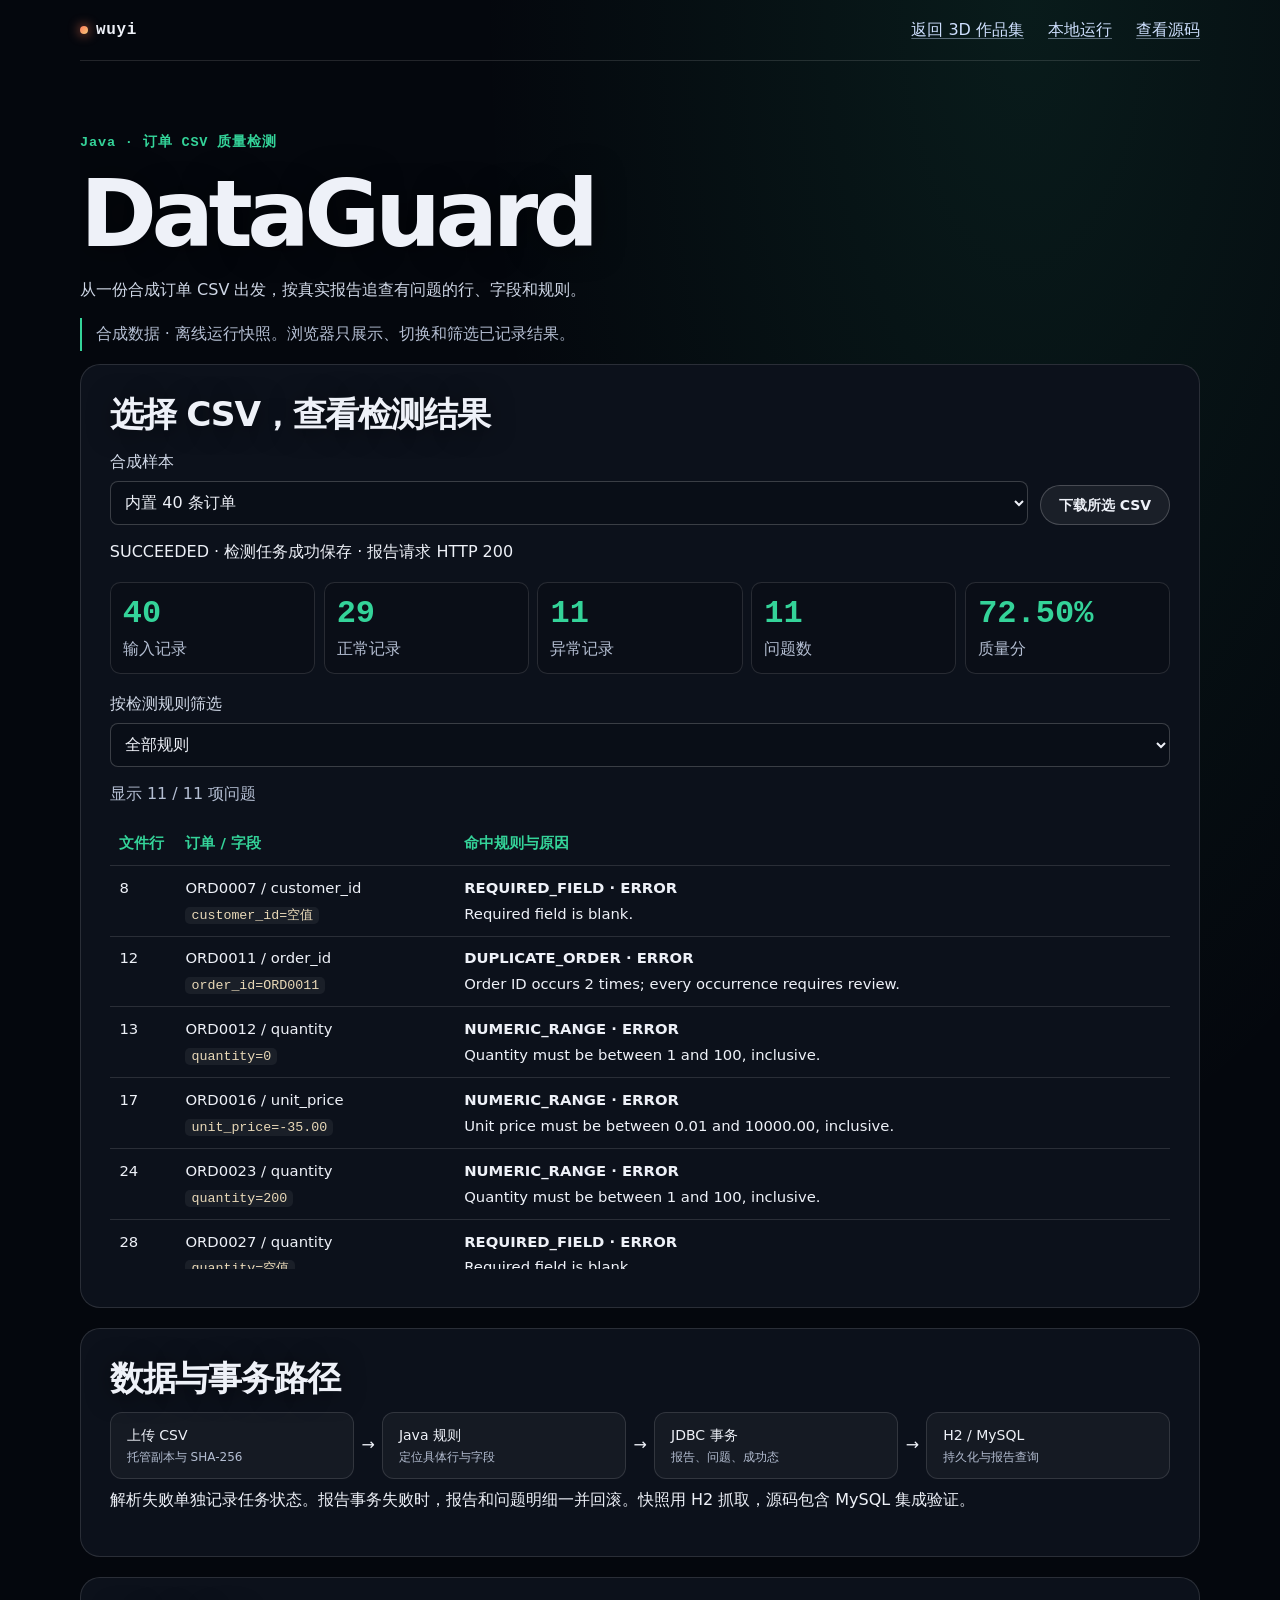
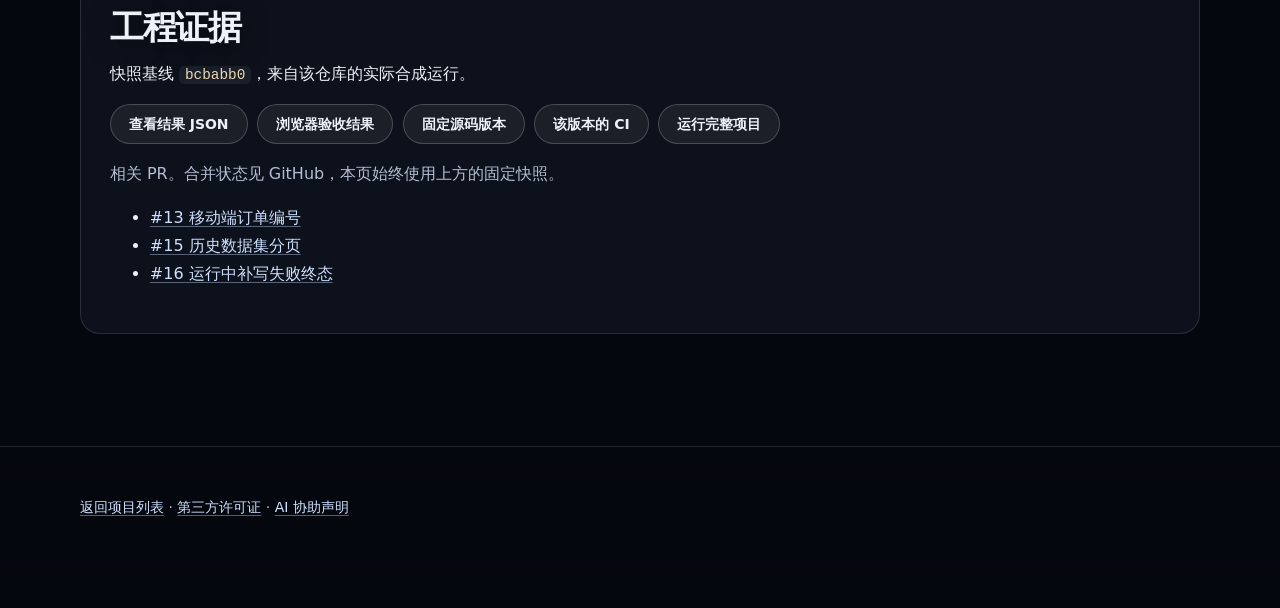
==== commit 82c90116: "Merge pull request #5 from wuyi060531-del/codex/portfolio-release-readiness 固定作品集发布证据和上游源码链接" ====
--- a/docs/demos/dataguard/index.html
+++ b/docs/demos/dataguard/index.html
@@ -59,7 +59,7 @@
       <a class="btn sm" href="https://github.com/wuyi060531-del/dataguard/actions/runs/42838667209">该版本的 CI</a>
       <a class="btn sm" href="../../index.html#run-dataguard">运行完整项目</a>
     </div>
-    <p class="demo-muted">未合并的 PR，独立于本页展示基线</p>
+    <p class="demo-muted">相关 PR。合并状态见 GitHub，本页始终使用上方的固定快照。</p>
     <ul><li><a href="https://github.com/wuyi060531-del/dataguard/pull/13">#13 移动端订单编号</a></li><li><a href="https://github.com/wuyi060531-del/dataguard/pull/15">#15 历史数据集分页</a></li><li><a href="https://github.com/wuyi060531-del/dataguard/pull/16">#16 运行中补写失败终态</a></li></ul>
   </section>
 </main>
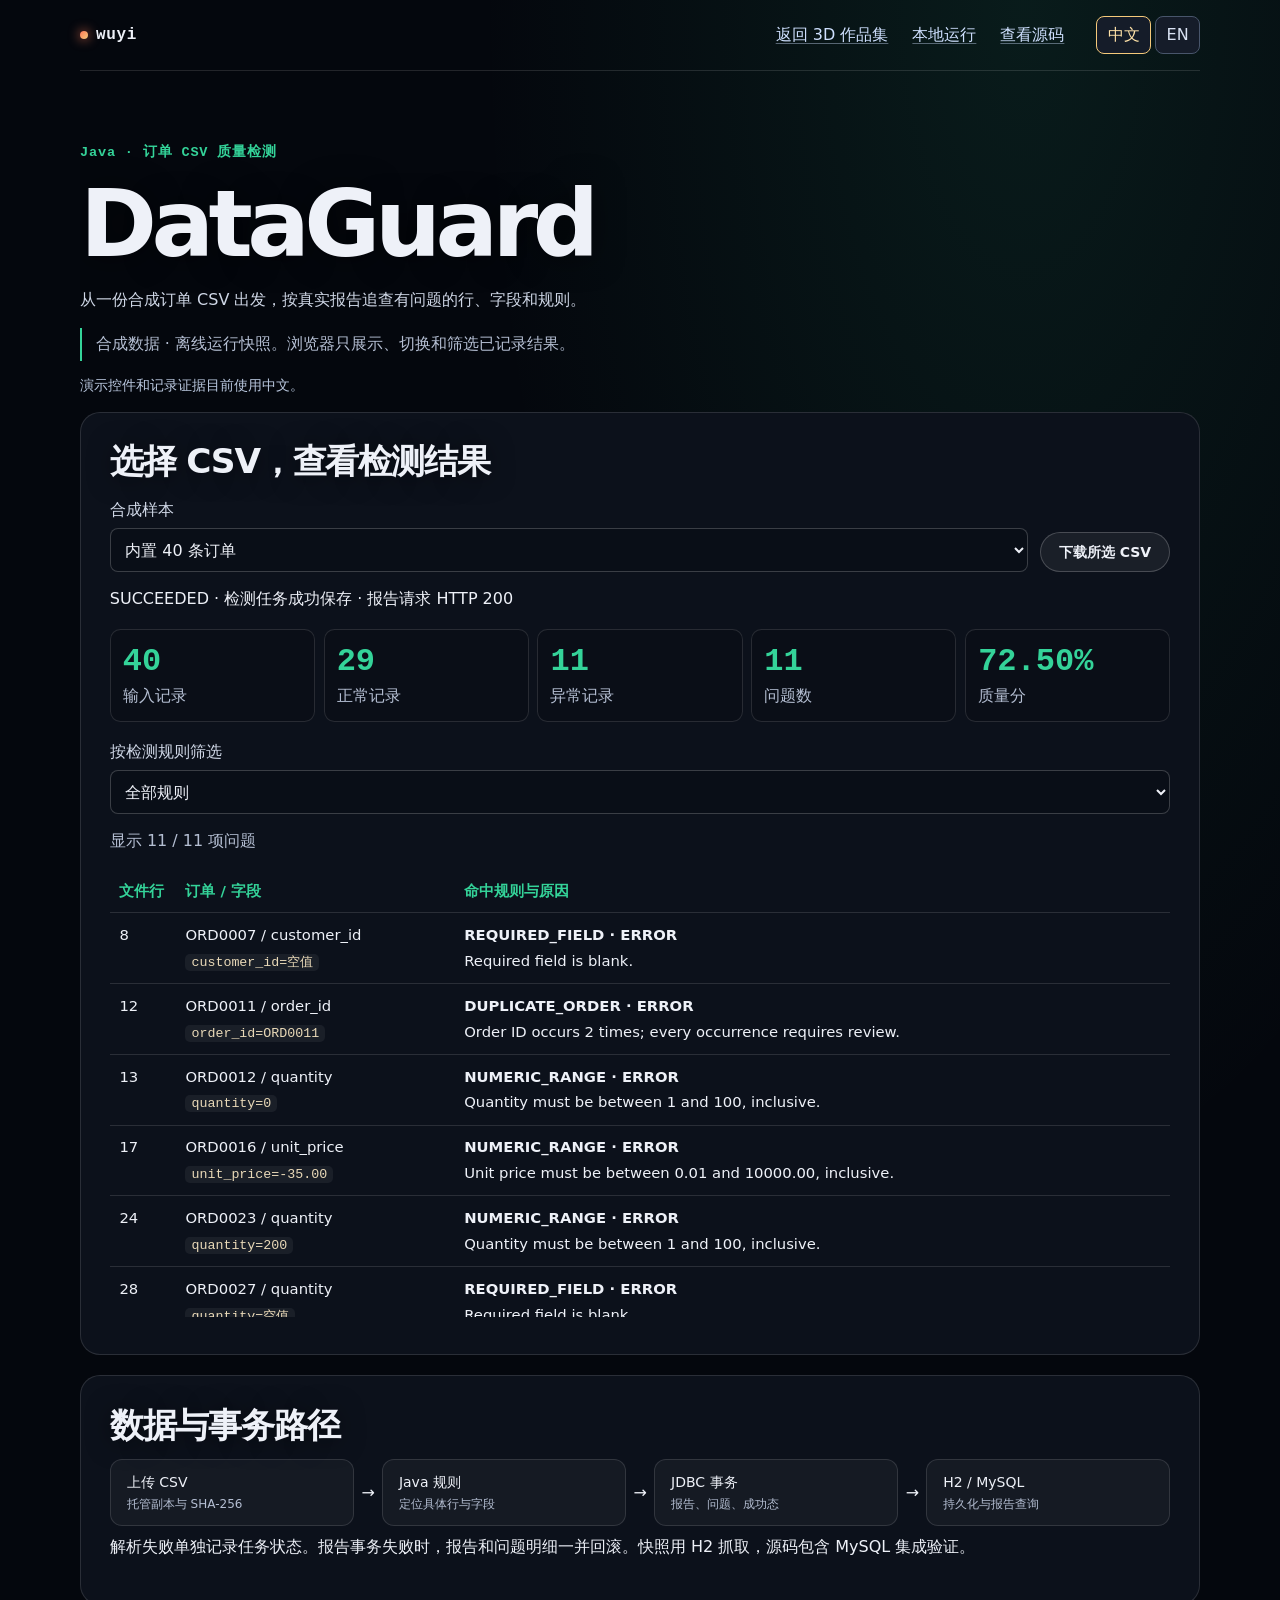
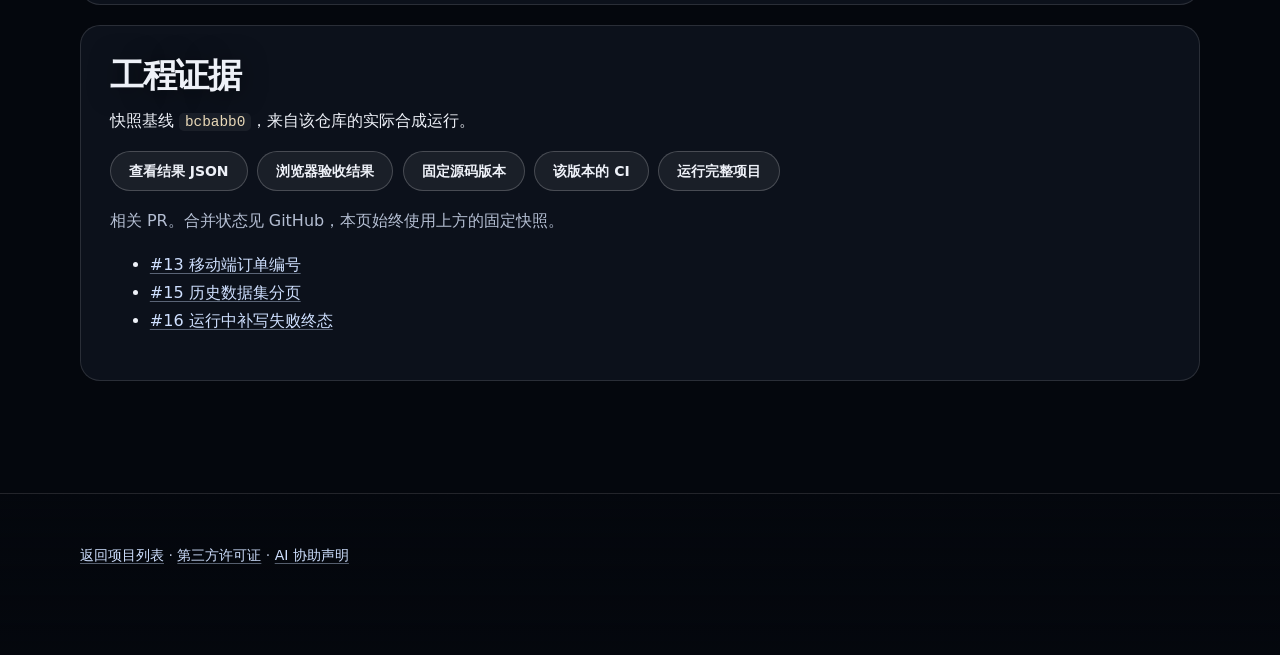
==== commit ada084e8: "feat(portfolio): immersive V3 experience with accessible interactions" ====
--- a/docs/demos/dataguard/index.html
+++ b/docs/demos/dataguard/index.html
@@ -10,22 +10,30 @@
 <link rel="stylesheet" href="../../assets/style.css">
 <link rel="stylesheet" href="../../assets/project-demo.css">
 <script type="module" src="../../assets/project-demo.js"></script>
+<script type="module" src="../../assets/language.js"></script>
 </head>
-<body class="demo-page" data-project="dataguard">
-<a class="skip" href="#experiment">跳到交互演示</a>
+<body data-title="guardTitle" class="demo-page" data-project="dataguard">
+<a class="skip" href="#experiment" data-i="skipDemo">跳到交互演示</a>
 <header class="wrap demo-bar">
   <a class="brand" href="../../index.html">wuyi</a>
-  <a href="../../index.html#projects">返回 3D 作品集</a>
-  <a href="../../index.html#run-dataguard">本地运行</a>
-  <a href="https://github.com/wuyi060531-del/dataguard/tree/bcbabb0e9b4fca7cd26d3234e640d3f7a4a08cb3">查看源码</a>
+  <a href="../../index.html#projects" data-i="demoBack">返回 3D 作品集</a>
+  <a href="../../index.html#run-dataguard" data-i="demoRun">本地运行</a>
+  <a href="https://github.com/wuyi060531-del/dataguard/tree/bcbabb0e9b4fca7cd26d3234e640d3f7a4a08cb3" data-i="demoSource">查看源码</a>
+<div class="language" role="group" aria-label="语言 / Language" hidden>
+  <button type="button" data-language="zh" lang="zh-CN" aria-pressed="true">中文</button>
+  <button type="button" data-language="en" lang="en" aria-pressed="false">EN</button>
+  <span class="visually-hidden" data-language-status role="status"></span>
+</div>
 </header>
 <main class="wrap">
   <header class="demo-intro">
-    <p class="demo-kind">Java · 订单 CSV 质量检测</p>
+    <p class="demo-kind" data-i="guardKind">Java · 订单 CSV 质量检测</p>
     <h1>DataGuard</h1>
-    <p class="demo-description">从一份合成订单 CSV 出发，按真实报告追查有问题的行、字段和规则。</p>
-    <p class="demo-flag">合成数据 · 离线运行快照。浏览器只展示、切换和筛选已记录结果。</p>
+    <p class="demo-description" data-i="guardIntro">从一份合成订单 CSV 出发，按真实报告追查有问题的行、字段和规则。</p>
+    <p class="demo-flag" data-i="demoSynthetic">合成数据 · 离线运行快照。浏览器只展示、切换和筛选已记录结果。</p>
   </header>
+  <p class="demo-scope" data-i="demoScope">演示控件和记录证据目前使用中文。</p>
+  <div lang="zh-CN">
   <p id="demo-load" role="status" hidden></p>
   <noscript><p>内置合成样本有 40 条，29 条正常、11 条异常，质量分 72.50%。 可直接打开 <a href="snapshot.json">原始结果快照</a>。</p></noscript>
   <section class="demo-panel" id="experiment" aria-labelledby="experiment-title">
@@ -62,6 +70,7 @@
     <p class="demo-muted">相关 PR。合并状态见 GitHub，本页始终使用上方的固定快照。</p>
     <ul><li><a href="https://github.com/wuyi060531-del/dataguard/pull/13">#13 移动端订单编号</a></li><li><a href="https://github.com/wuyi060531-del/dataguard/pull/15">#15 历史数据集分页</a></li><li><a href="https://github.com/wuyi060531-del/dataguard/pull/16">#16 运行中补写失败终态</a></li></ul>
   </section>
+</div>
 </main>
 <footer><div class="wrap"><a href="../../index.html#projects">返回项目列表</a> · <a href="../../THIRD_PARTY_NOTICES.md">第三方许可证</a> · <a href="../../index.html#about">AI 协助声明</a></div></footer>
 </body>
--- a/docs/assets/style.css
+++ b/docs/assets/style.css
@@ -46,11 +46,11 @@
 .stage { position: fixed; inset: 0; z-index: -1; background: #04070d; overflow: hidden; }
 .stage-poster, .scene { position: absolute; inset: 0; width: 100%; height: 100%; }
 .stage-poster { object-fit: cover; transition: opacity 1s ease; }
-.poster-forest { background: #5a6b4d url("forest-poster.webp") center / cover no-repeat; opacity: 0; }
-body[data-scene="forest"] .poster-forest { opacity: 1; }
+.poster-forest { background: #273629 center / cover no-repeat; opacity: 0; }
+body[data-scene="forest"] .poster-forest { background-image: url("forest-poster.webp"); opacity: 1; }
 body[data-scene="forest"] .poster-night { opacity: 0; }
 .scene { opacity: 0; transition: opacity 1s ease; }
-.scene.is-on { opacity: 1; }
+body[data-playing] .scene.is-on { opacity: 1; }
 /* foreground particle layer drifts a little against the pointer: cheap depth (one composited transform) */
 .fx { position: absolute; inset: -24px; width: calc(100% + 48px); height: calc(100% + 48px); pointer-events: none; transform: translate3d(calc(var(--px) * 14px), calc(var(--py) * 9px), 0); transition: transform .35s var(--ease), opacity .6s ease; }
 body:not([data-playing]) .fx { opacity: 0; }
@@ -99,9 +99,7 @@
 h1 { margin: 0 0 14px; font-size: clamp(32px, 6.4vw, 66px); line-height: 1.12; letter-spacing: -.02em; font-weight: 750; text-shadow: 0 2px 30px rgba(0, 0, 0, .55); }
 h1 .ph { display: block; }
 h1 .ph:last-child { background: linear-gradient(95deg, #fff 10%, var(--accent-2) 90%); -webkit-background-clip: text; background-clip: text; -webkit-text-fill-color: transparent; color: #fff; text-shadow: none; filter: drop-shadow(0 2px 18px rgba(0, 0, 0, .5)); }
-.sub-en { margin: 0 0 22px; font: 500 clamp(14px, 1.6vw, 16px) var(--mono); letter-spacing: .02em; color: #e3e9f5; text-shadow: 0 1px 14px rgba(0, 0, 0, .6); }
 .lead { margin: 0 0 8px; max-width: 34em; font-size: clamp(15px, 1.5vw, 17px); line-height: 1.8; color: #e7ecf6; text-shadow: 0 1px 16px rgba(0, 0, 0, .65); }
-.lead-en { margin: 0 0 28px; max-width: 46em; font-size: 14px; line-height: 1.7; color: #d3dbea; text-shadow: 0 1px 14px rgba(0, 0, 0, .65); }
 .cta { display: flex; flex-wrap: wrap; gap: 12px; align-items: center; }
 .hero-index { list-style: none; margin: 8px 0 0; padding: 0; display: grid; grid-template-columns: repeat(3, 1fr); gap: 0; border-top: 1px solid var(--line); }
 .hero-index a { --p: var(--signalhub); display: grid; gap: 2px; padding: 18px 20px 22px 0; text-decoration: none; color: var(--text); position: relative; transition: color .25s; }
@@ -114,13 +112,8 @@
 .hero-index b { font-size: 16px; font-weight: 650; }
 .hero-index small { font-size: 13px; color: var(--muted); line-height: 1.5; text-shadow: 0 1px 12px rgba(0, 0, 0, .7); }
 .hero-index a:hover b { color: var(--p); }
-.rise { animation: rise .9s var(--ease) both; }
-.hero-inner > :nth-child(2) { animation-delay: .08s; }
-.hero-inner > :nth-child(3) { animation-delay: .16s; }
-.hero-inner > :nth-child(4) { animation-delay: .24s; }
-.hero-inner > :nth-child(5) { animation-delay: .32s; }
-.hero-inner > :nth-child(6) { animation-delay: .4s; }
-@keyframes rise { from { opacity: 0; transform: translate3d(0, 22px, 0); } to { opacity: 1; transform: none; } }
+.rise { animation: rise .48s var(--ease) both; }
+
 
 /* ---------- sections ---------- */
 h1, h2, h3 { text-wrap: balance; }
@@ -134,7 +127,6 @@
 .eyebrow { display: flex; align-items: center; gap: 12px; margin: 0 0 18px; font: 600 12.5px var(--mono); letter-spacing: .2em; text-transform: uppercase; color: var(--accent-2); }
 .eyebrow::after { content: ""; flex: 0 0 56px; height: 1px; background: linear-gradient(90deg, var(--accent-2), transparent); }
 h2 { margin: 0 0 12px; font-size: clamp(26px, 4vw, 42px); line-height: 1.2; letter-spacing: -.015em; font-weight: 720; text-shadow: 0 2px 24px rgba(0, 0, 0, .5); }
-h2 [lang="en"] { display: block; margin-top: 4px; font: 500 .45em var(--mono); letter-spacing: .04em; color: #d6deed; text-shadow: 0 1px 14px rgba(0, 0, 0, .7); }
 .section-head p { margin: 0; color: var(--text-2); max-width: 56ch; text-shadow: 0 1px 16px rgba(0, 0, 0, .65); }
 h3 { margin: 0 0 8px; font-size: clamp(22px, 2.6vw, 28px); line-height: 1.25; font-weight: 700; letter-spacing: -.01em; }
 
@@ -291,3 +283,74 @@
   .project, .fx, .hero-inner { transform: none !important; }
   .progress { transition: none; }
 }
+
+/* V3: keep the horizon and scene visible next to the reading column. */
+[hidden] { display: none !important; }
+html { scroll-padding-top: 94px; }
+.hero { padding-bottom: 88px !important; }
+.hero-frame { position: relative; }
+.hero-inner { max-width: min(760px, 68vw); padding-bottom: 38px; }
+.hero h1 { font-size: clamp(33px, 5.7vw, 82px); letter-spacing: -.045em; line-height: 1.05; margin: 0 0 24px; }
+.hero h1 .ph { text-wrap: balance; }
+.hero .kicker { margin-bottom: 16px; }
+.hero .lead { max-width: 43ch; margin-bottom: 26px; }
+.hero .hero-inner > :nth-child(3) { animation-delay: .05s; }
+.hero .hero-inner > :nth-child(4) { animation-delay: .1s; }
+@keyframes rise { from { opacity: .84; translate: 0 10px; } to { opacity: 1; translate: 0 0; } }
+.scene-note { position: absolute; right: 0; bottom: 116px; display: flex; gap: 10px; align-items: center; margin: 0; color: var(--accent-2); font: 600 12px var(--mono); text-shadow: 0 2px 10px #04070d; }
+.scene-note::before { content: ""; width: 42px; height: 1px; background: var(--accent-2); }
+body[data-scene="forest"] .scene-night, body:not([data-scene="forest"]) .scene-forest { display: none; }
+.hero-index { background: linear-gradient(90deg, rgba(4,7,13,.83), rgba(4,7,13,.55)); }
+.hero-index a { padding-left: 14px; }
+.hero-index a:focus-visible { z-index: 1; }
+.bar nav a { display: grid; min-height: 38px; place-items: center; }
+.visually-hidden { position: absolute; width: 1px; height: 1px; overflow: hidden; clip-path: inset(50%); white-space: nowrap; }
+.language { display: flex; align-items: center; gap: 3px; margin-left: 8px; flex: none; }
+.language button, .tour button { color: var(--text); border: 1px solid var(--line); background: rgba(9,13,23,.86); border-radius: 9px; min-height: 40px; padding: 0 10px; cursor: pointer; font: inherit; }
+.language button { font: 650 12px var(--mono); }
+.language button[aria-pressed="true"] { color: var(--accent-2); border-color: var(--accent); }
+.project:focus-within { border-color: color-mix(in srgb, var(--p) 55%, var(--line)); }
+.js .reveal { opacity: .78; }
+.js .reveal:focus-within { opacity: 1; transform: none; }
+.arch-block { padding: clamp(18px, 3vw, 28px); }
+.arch-block > p { color: var(--text-2); margin: 0 0 16px; }
+.arch h3 { margin-bottom: 6px; }
+.arch .flow { align-items: start; gap: 10px; }
+.arch .flow li { min-width: 0; padding: 0; border: 0; width: 100%; background: transparent; }
+.arch .flow li:hover { background: transparent; }
+.arch .flow li details { margin: 0; border-radius: 9px; background: rgba(255,255,255,.045); }
+.arch .flow li details[open] { border-color: var(--p); }
+.arch .flow summary { min-height: 44px; padding: 9px 10px; gap: 9px; overflow-wrap: anywhere; }
+.arch .flow summary::before { border-color: var(--p); }
+.arch .flow li p { margin: 0; padding: 0 10px 11px; color: var(--text-2); }
+.arch .flow li:not(:last-child)::after { display: none; }
+.arch-block .flow-links { display: flex; gap: 16px; margin: 8px 0 0; }
+.flow-links a { display: inline-flex; align-items: center; min-height: 44px; }
+.tour { margin: 12px 0 18px; padding: 14px; background: #111726; border: 1px solid var(--line-2); border-inline-start: 3px solid var(--accent); border-radius: 8px; max-width: 46ch; }
+.tour h2 { margin: 0 0 4px; font-size: 16px; }
+.tour p { color: var(--text-2); margin: 0 0 8px; font-size: 14px; }
+.tour-actions { display: flex; flex-wrap: wrap; gap: 5px; }
+.tour button { font-size: 13px; min-height: 44px; }
+.tour button:disabled { opacity: .55; cursor: default; }
+.tour button[data-tour-next] { border-color: var(--accent-2); }
+@media (min-width: 900px) {
+  .arch .flow { display: grid; grid-template-columns: repeat(5,minmax(0,1fr)); gap: 17px; }
+  .arch .flow li:not(:last-child)::after { display: block; right: -14px; top: 22px; }
+}
+@media (max-width: 720px) {
+  .hero-inner { max-width: none; }
+  .hero { padding-top: 134px !important; padding-bottom: 84px !important; }
+  .hero h1 { font-size: clamp(29px, 7.4vw, 52px); letter-spacing: -.04em; }
+  .hero-index a { padding-inline: 8px; }
+  .bar { flex-wrap: wrap; justify-content: center; }
+  .bar nav { flex: 0 0 100%; width: auto; justify-content: center; flex-wrap: wrap; gap: 0; }
+  .bar nav a { font-size: 12px; padding: 4px 6px; }
+  .bar .language { margin: 0; }
+  .language button { min-height: 36px; }
+  .scene-note { display: none; }
+  .arch .flow { display: grid; grid-template-columns: 1fr; }
+}
+@media (prefers-reduced-motion: reduce) {
+  .hero .rise { animation: none; }
+  .js .reveal { opacity: 1; }
+}
--- a/docs/assets/project-demo.css
+++ b/docs/assets/project-demo.css
@@ -44,3 +44,11 @@
   .demo-panel .flow { justify-content: start; }
   .demo-metrics { grid-template-columns: repeat(2, minmax(0, 1fr)); }
 }
+
+.language { display: inline-flex; align-items: center; gap: 4px; }
+.language button { min-height: 38px; padding: 0 .65rem; color: #d9e2f3; background: #151c29; border: 1px solid #48556b; border-radius: 8px; font: inherit; cursor: pointer; }
+.language button[aria-pressed="true"] { color: #ffe2a8; border-color: #f5c97a; }
+.language button:focus-visible { outline: 2px solid #ffe2a8; outline-offset: 2px; }
+.language[hidden] { display: none; }
+.language .visually-hidden { position: absolute; width: 1px; height: 1px; overflow: hidden; clip-path: inset(50%); }
+.demo-scope { color: #b9c7de; font-size: .85rem; margin-block: .65rem; }
